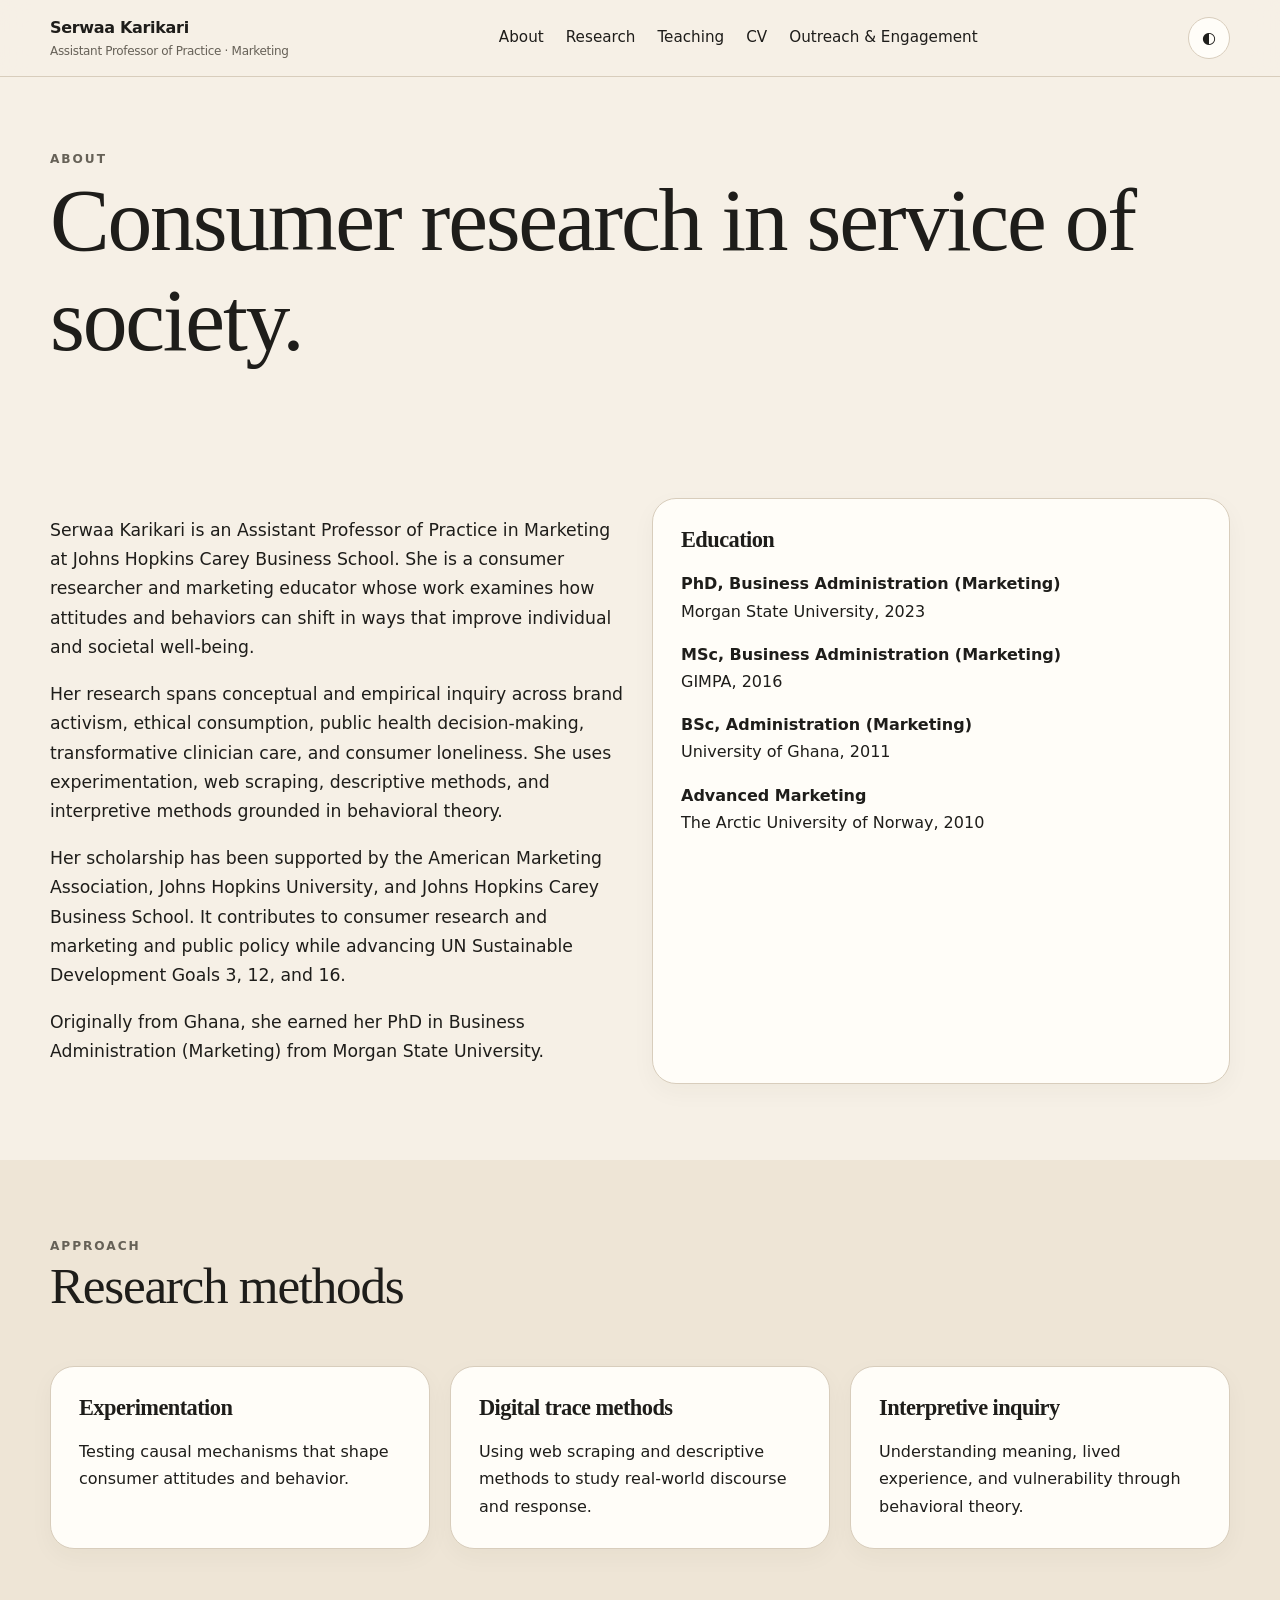
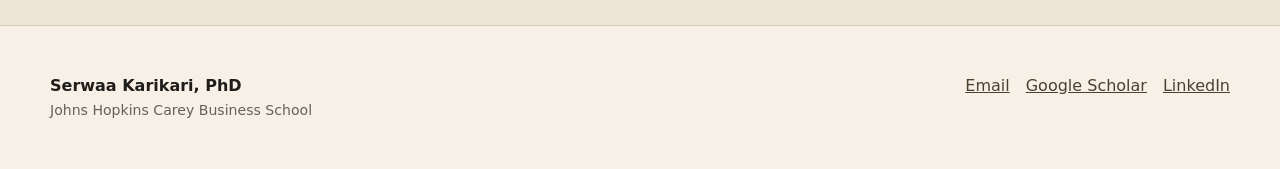
==== about.html @ 2c8d5670 "Add files via upload" ====
<!doctype html><html lang="en"><head><meta charset="utf-8"><meta name="viewport" content="width=device-width,initial-scale=1"><title>About | Serwaa Karikari</title><link rel="stylesheet" href="css/style.css"></head><body><a class="skip-link" href="#main">Skip to content</a><header class="site-header"><div class="container nav-wrap"><a class="brand" href="index.html">Serwaa Karikari<small>Assistant Professor of Practice · Marketing</small></a><button class="menu-toggle" data-menu-toggle aria-label="Open navigation">☰</button><nav class="nav" aria-label="Primary"><a href="about.html">About</a><a href="research.html">Research</a><a href="teaching.html">Teaching</a><a href="cv.html">CV</a><a href="outreach.html">Outreach &amp; Engagement</a></nav><button class="theme-toggle" data-theme-toggle aria-label="Switch color theme">◐</button></div></header><main id="main"><section class="page-hero"><div class="container"><div class="eyebrow">About</div><h1>Consumer research in service of society.</h1></div></section><section class="section"><div class="container grid-2"><div class="prose reveal"><p>Serwaa Karikari is an Assistant Professor of Practice in Marketing at Johns Hopkins Carey Business School. She is a consumer researcher and marketing educator whose work examines how attitudes and behaviors can shift in ways that improve individual and societal well-being.</p><p>Her research spans conceptual and empirical inquiry across brand activism, ethical consumption, public health decision-making, transformative clinician care, and consumer loneliness. She uses experimentation, web scraping, descriptive methods, and interpretive methods grounded in behavioral theory.</p><p>Her scholarship has been supported by the American Marketing Association, Johns Hopkins University, and Johns Hopkins Carey Business School. It contributes to consumer research and marketing and public policy while advancing UN Sustainable Development Goals 3, 12, and 16.</p><p>Originally from Ghana, she earned her PhD in Business Administration (Marketing) from Morgan State University.</p></div><aside class="card reveal"><h3>Education</h3><p><strong>PhD, Business Administration (Marketing)</strong><br>Morgan State University, 2023</p><p><strong>MSc, Business Administration (Marketing)</strong><br>GIMPA, 2016</p><p><strong>BSc, Administration (Marketing)</strong><br>University of Ghana, 2011</p><p><strong>Advanced Marketing</strong><br>The Arctic University of Norway, 2010</p></aside></div></section><section class="section alt"><div class="container"><div class="section-head"><div><div class="eyebrow">Approach</div><h2>Research methods</h2></div></div><div class="grid-3"><div class="card reveal"><h3>Experimentation</h3><p>Testing causal mechanisms that shape consumer attitudes and behavior.</p></div><div class="card reveal"><h3>Digital trace methods</h3><p>Using web scraping and descriptive methods to study real-world discourse and response.</p></div><div class="card reveal"><h3>Interpretive inquiry</h3><p>Understanding meaning, lived experience, and vulnerability through behavioral theory.</p></div></div></div></section></main><footer class="footer"><div class="container footer-grid"><div><strong>Serwaa Karikari, PhD</strong><div class="meta">Johns Hopkins Carey Business School</div></div><div class="footer-links"><a href="mailto:serwaa.karikari@jhu.edu">Email</a><a href="https://scholar.google.com/citations?user=FszX7wsAAAAJ&hl=en" target="_blank" rel="noopener">Google Scholar</a><a href="https://www.linkedin.com/in/serwaa-karikari-ph-d-89737316" target="_blank" rel="noopener">LinkedIn</a></div></div></footer><script src="js/main.js"></script></body></html>
---- css/style.css ----
:root{--bg:#f6f0e6;--surface:#fffdf8;--surface-2:#eee5d6;--text:#1e1d1a;--muted:#666157;--line:#d8cdbc;--link:#4f3f2f;--shadow:0 18px 50px rgba(50,43,34,.10);--radius:24px;--serif:Georgia,'Times New Roman',serif;--sans:Inter,ui-sans-serif,system-ui,-apple-system,BlinkMacSystemFont,'Segoe UI',sans-serif}
[data-theme='dark']{--bg:#171614;--surface:#211f1c;--surface-2:#2b2824;--text:#f5efe6;--muted:#bbb2a7;--line:#3b3731;--link:#e7d9c8;--shadow:0 18px 50px rgba(0,0,0,.25)}
*{box-sizing:border-box}html{scroll-behavior:smooth}body{margin:0;background:var(--bg);color:var(--text);font-family:var(--sans);line-height:1.7}img{max-width:100%;display:block}a{color:var(--link)}button,input,select{font:inherit}.container{width:min(1180px,calc(100% - 36px));margin:auto}.skip-link{position:absolute;left:-9999px}.skip-link:focus{left:16px;top:16px;background:var(--surface);padding:12px;z-index:999}
.site-header{position:sticky;top:0;z-index:50;background:color-mix(in srgb,var(--bg) 88%,transparent);backdrop-filter:blur(14px);border-bottom:1px solid var(--line)}.nav-wrap{display:flex;align-items:center;justify-content:space-between;min-height:76px;gap:24px}.brand{text-decoration:none;color:var(--text);font-weight:750;letter-spacing:-.02em}.brand small{display:block;font-weight:500;color:var(--muted);font-size:.75rem}.nav{display:flex;align-items:center;gap:22px}.nav a{text-decoration:none;color:var(--text);font-size:.95rem}.nav a[aria-current='page']{font-weight:750}.theme-toggle{border:1px solid var(--line);background:var(--surface);color:var(--text);width:42px;height:42px;border-radius:999px;cursor:pointer}.menu-toggle{display:none;border:0;background:transparent;color:var(--text);font-size:1.5rem}
.hero{padding:84px 0 66px}.hero-grid{display:grid;grid-template-columns:1.2fr .8fr;gap:64px;align-items:center}.eyebrow{text-transform:uppercase;letter-spacing:.16em;font-size:.76rem;font-weight:800;color:var(--muted)}h1,h2,h3{font-family:var(--serif);line-height:1.12;letter-spacing:-.025em;margin:0 0 18px}h1{font-size:clamp(3rem,7vw,6.4rem);font-weight:500}h2{font-size:clamp(2rem,4vw,3.4rem);font-weight:500}h3{font-size:1.4rem}.lede{font-size:clamp(1.1rem,2vw,1.35rem);color:var(--muted);max-width:760px}.hero-actions,.inline-actions{display:flex;gap:14px;flex-wrap:wrap;margin-top:28px}.btn{display:inline-flex;align-items:center;justify-content:center;padding:13px 20px;border-radius:999px;border:1px solid var(--text);text-decoration:none;font-weight:700}.btn.primary{background:var(--text);color:var(--bg)}.btn.secondary{background:transparent;color:var(--text)}.portrait{background:var(--surface);padding:14px;border-radius:36px;box-shadow:var(--shadow)}.portrait img{border-radius:26px;aspect-ratio:4/5;object-fit:cover;object-position:center top}
.section{padding:76px 0}.section.alt{background:var(--surface-2)}.section-head{display:flex;justify-content:space-between;align-items:end;gap:24px;margin-bottom:34px}.section-head p{max-width:650px;color:var(--muted)}.grid-3{display:grid;grid-template-columns:repeat(3,1fr);gap:20px}.grid-2{display:grid;grid-template-columns:repeat(2,1fr);gap:24px}.card{background:var(--surface);border:1px solid var(--line);border-radius:var(--radius);padding:28px;box-shadow:0 8px 24px rgba(50,43,34,.04)}.card p:last-child{margin-bottom:0}.meta{font-size:.88rem;color:var(--muted)}.tag-list{display:flex;flex-wrap:wrap;gap:8px;margin-top:18px}.tag{border:1px solid var(--line);border-radius:999px;padding:6px 10px;font-size:.8rem}.stats{display:grid;grid-template-columns:repeat(4,1fr);gap:14px}.stat{padding:24px;border-top:1px solid var(--line)}.stat strong{display:block;font:500 2.4rem var(--serif)}
.timeline{position:relative;margin-top:24px}.timeline:before{content:'';position:absolute;left:15px;top:0;bottom:0;width:1px;background:var(--line)}.timeline-item{position:relative;padding:0 0 28px 50px}.timeline-item:before{content:'';position:absolute;left:8px;top:8px;width:15px;height:15px;border-radius:50%;background:var(--text);border:4px solid var(--bg)}.timeline-item button{width:100%;text-align:left;border:0;background:transparent;color:var(--text);padding:0;cursor:pointer}.timeline-detail{display:none;color:var(--muted);padding-top:8px}.timeline-item.open .timeline-detail{display:block}
.filters{display:flex;gap:12px;flex-wrap:wrap;margin-bottom:20px}.filters input,.filters select{padding:12px 14px;border:1px solid var(--line);border-radius:12px;background:var(--surface);color:var(--text)}.filters input{min-width:280px;flex:1}.publication{padding:22px 0;border-bottom:1px solid var(--line)}.publication:last-child{border-bottom:0}.publication a{text-decoration-thickness:1px}.project-card{overflow:hidden;padding:0}.project-visual{min-height:180px;background:linear-gradient(135deg,var(--surface-2),var(--surface));display:flex;align-items:center;justify-content:center;font:500 4rem var(--serif)}.project-body{padding:26px}
.page-hero{padding:72px 0 34px}.prose{max-width:800px}.prose p{font-size:1.08rem}.course-list,.service-list{display:grid;gap:14px}.course{padding:20px 0;border-bottom:1px solid var(--line)}.gallery{display:grid;grid-template-columns:repeat(2,1fr);gap:20px}.gallery-placeholder{background:var(--surface);border:1px dashed var(--line);border-radius:var(--radius);min-height:260px;display:grid;place-items:center;text-align:center;padding:24px;color:var(--muted)}.cv-frame{width:100%;height:780px;border:1px solid var(--line);border-radius:18px;background:white}
.news-list{display:grid;gap:14px}.news-item{display:grid;grid-template-columns:110px 1fr;gap:20px;padding:18px 0;border-bottom:1px solid var(--line)}.footer{padding:46px 0;border-top:1px solid var(--line)}.footer-grid{display:flex;justify-content:space-between;gap:24px;align-items:flex-start}.footer-links{display:flex;gap:16px;flex-wrap:wrap}.reveal{opacity:0;transform:translateY(20px);transition:.65s ease}.reveal.visible{opacity:1;transform:none}
@media(max-width:900px){.hero-grid,.grid-3,.grid-2,.stats,.gallery{grid-template-columns:1fr 1fr}.hero-grid{gap:32px}.nav{display:none;position:absolute;left:18px;right:18px;top:70px;background:var(--surface);padding:18px;border:1px solid var(--line);border-radius:18px;box-shadow:var(--shadow);flex-direction:column;align-items:flex-start}.nav.open{display:flex}.menu-toggle{display:block}.theme-toggle{margin-left:auto}.portrait{max-width:520px}.hero-grid{grid-template-columns:1fr}.hero-copy{order:2}.portrait{order:1}.cv-frame{height:620px}}
@media(max-width:620px){.grid-3,.grid-2,.stats,.gallery{grid-template-columns:1fr}.hero{padding-top:42px}h1{font-size:3.3rem}.section{padding:54px 0}.section-head,.footer-grid{display:block}.news-item{grid-template-columns:1fr}.cv-frame{height:520px}}
@media(prefers-reduced-motion:reduce){*{scroll-behavior:auto!important;animation:none!important;transition:none!important}.reveal{opacity:1;transform:none}}
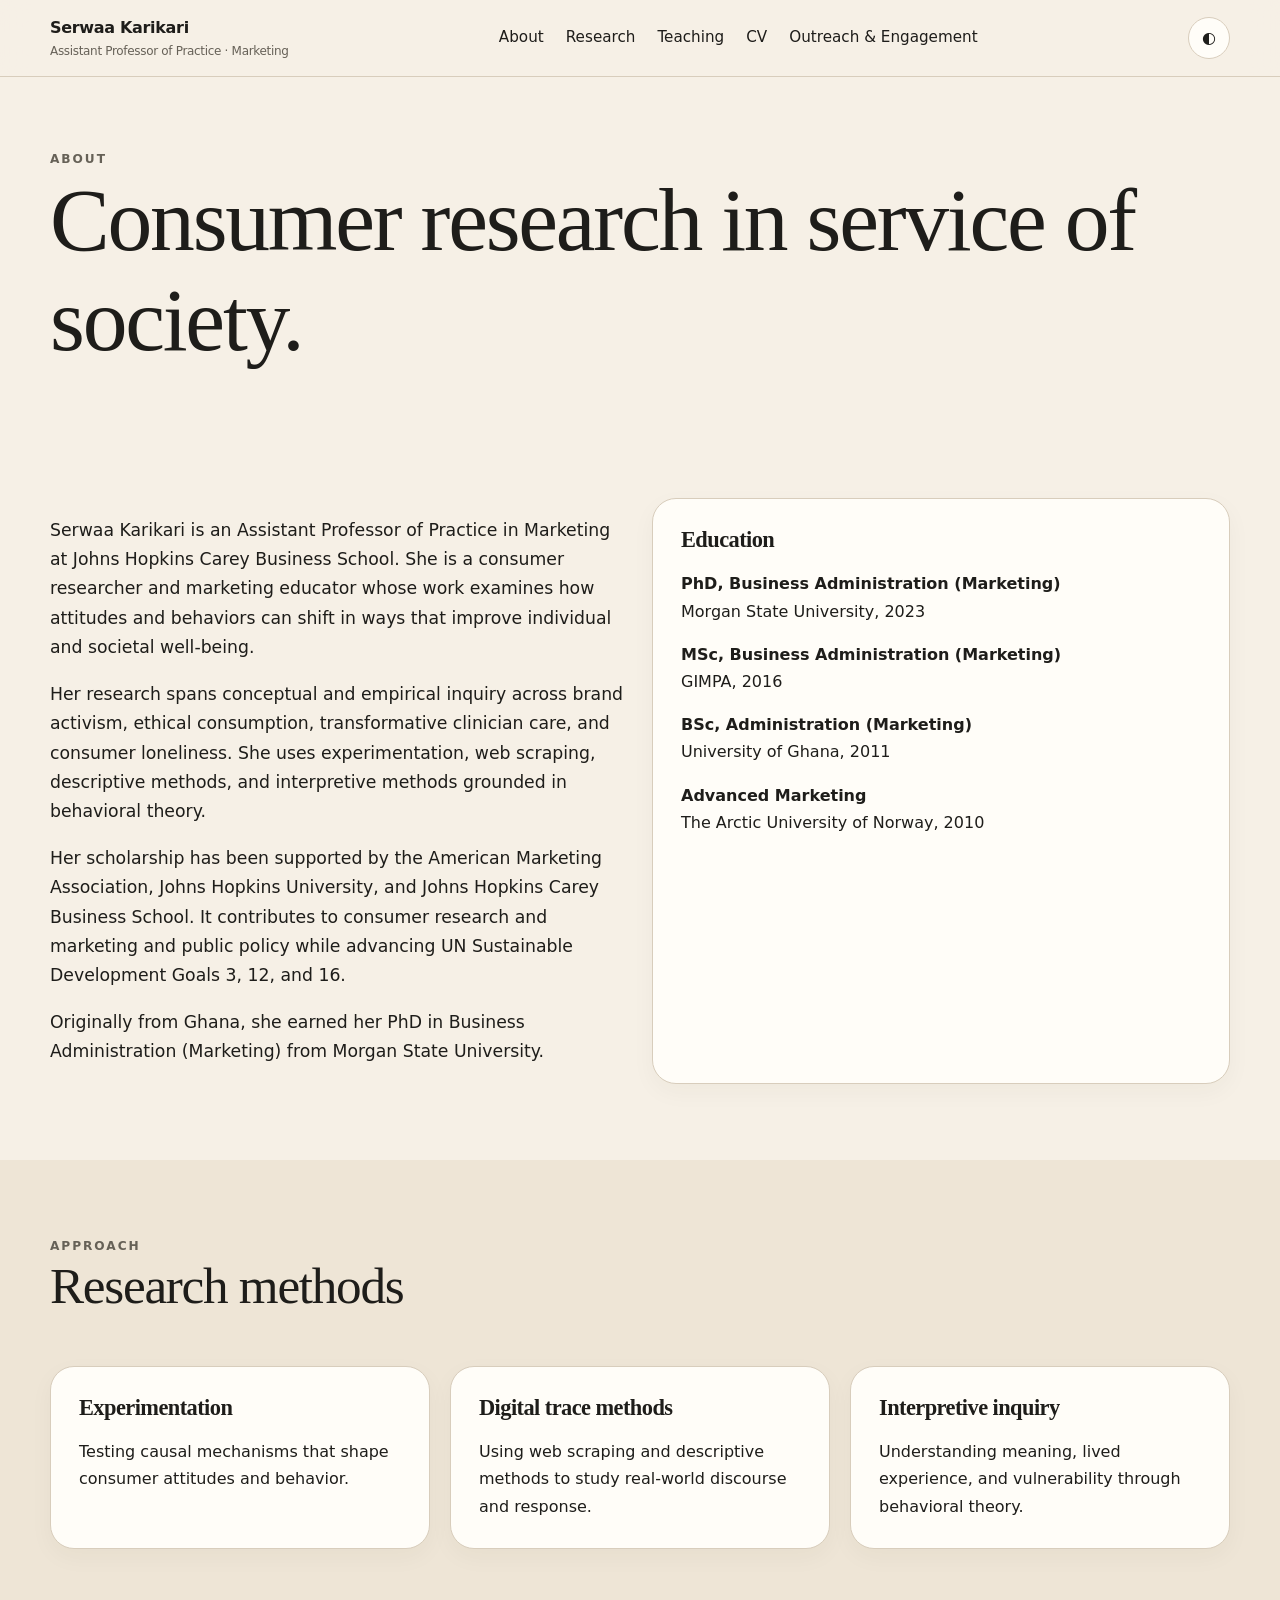
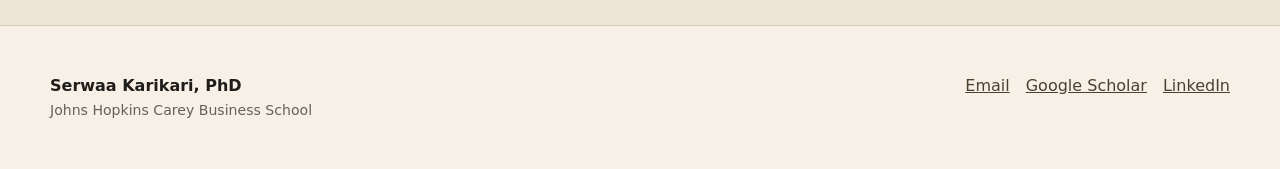
==== commit df49dc67: "Update about.html" ====
--- a/about.html
+++ b/about.html
@@ -1 +1 @@
-<!doctype html><html lang="en"><head><meta charset="utf-8"><meta name="viewport" content="width=device-width,initial-scale=1"><title>About | Serwaa Karikari</title><link rel="stylesheet" href="css/style.css"></head><body><a class="skip-link" href="#main">Skip to content</a><header class="site-header"><div class="container nav-wrap"><a class="brand" href="index.html">Serwaa Karikari<small>Assistant Professor of Practice · Marketing</small></a><button class="menu-toggle" data-menu-toggle aria-label="Open navigation">☰</button><nav class="nav" aria-label="Primary"><a href="about.html">About</a><a href="research.html">Research</a><a href="teaching.html">Teaching</a><a href="cv.html">CV</a><a href="outreach.html">Outreach &amp; Engagement</a></nav><button class="theme-toggle" data-theme-toggle aria-label="Switch color theme">◐</button></div></header><main id="main"><section class="page-hero"><div class="container"><div class="eyebrow">About</div><h1>Consumer research in service of society.</h1></div></section><section class="section"><div class="container grid-2"><div class="prose reveal"><p>Serwaa Karikari is an Assistant Professor of Practice in Marketing at Johns Hopkins Carey Business School. She is a consumer researcher and marketing educator whose work examines how attitudes and behaviors can shift in ways that improve individual and societal well-being.</p><p>Her research spans conceptual and empirical inquiry across brand activism, ethical consumption, public health decision-making, transformative clinician care, and consumer loneliness. She uses experimentation, web scraping, descriptive methods, and interpretive methods grounded in behavioral theory.</p><p>Her scholarship has been supported by the American Marketing Association, Johns Hopkins University, and Johns Hopkins Carey Business School. It contributes to consumer research and marketing and public policy while advancing UN Sustainable Development Goals 3, 12, and 16.</p><p>Originally from Ghana, she earned her PhD in Business Administration (Marketing) from Morgan State University.</p></div><aside class="card reveal"><h3>Education</h3><p><strong>PhD, Business Administration (Marketing)</strong><br>Morgan State University, 2023</p><p><strong>MSc, Business Administration (Marketing)</strong><br>GIMPA, 2016</p><p><strong>BSc, Administration (Marketing)</strong><br>University of Ghana, 2011</p><p><strong>Advanced Marketing</strong><br>The Arctic University of Norway, 2010</p></aside></div></section><section class="section alt"><div class="container"><div class="section-head"><div><div class="eyebrow">Approach</div><h2>Research methods</h2></div></div><div class="grid-3"><div class="card reveal"><h3>Experimentation</h3><p>Testing causal mechanisms that shape consumer attitudes and behavior.</p></div><div class="card reveal"><h3>Digital trace methods</h3><p>Using web scraping and descriptive methods to study real-world discourse and response.</p></div><div class="card reveal"><h3>Interpretive inquiry</h3><p>Understanding meaning, lived experience, and vulnerability through behavioral theory.</p></div></div></div></section></main><footer class="footer"><div class="container footer-grid"><div><strong>Serwaa Karikari, PhD</strong><div class="meta">Johns Hopkins Carey Business School</div></div><div class="footer-links"><a href="mailto:serwaa.karikari@jhu.edu">Email</a><a href="https://scholar.google.com/citations?user=FszX7wsAAAAJ&hl=en" target="_blank" rel="noopener">Google Scholar</a><a href="https://www.linkedin.com/in/serwaa-karikari-ph-d-89737316" target="_blank" rel="noopener">LinkedIn</a></div></div></footer><script src="js/main.js"></script></body></html>
+<!doctype html><html lang="en"><head><meta charset="utf-8"><meta name="viewport" content="width=device-width,initial-scale=1"><title>About | Serwaa Karikari</title><link rel="stylesheet" href="css/style.css"></head><body><a class="skip-link" href="#main">Skip to content</a><header class="site-header"><div class="container nav-wrap"><a class="brand" href="index.html">Serwaa Karikari<small>Assistant Professor of Practice · Marketing</small></a><button class="menu-toggle" data-menu-toggle aria-label="Open navigation">☰</button><nav class="nav" aria-label="Primary"><a href="about.html">About</a><a href="research.html">Research</a><a href="teaching.html">Teaching</a><a href="cv.html">CV</a><a href="outreach.html">Outreach &amp; Engagement</a></nav><button class="theme-toggle" data-theme-toggle aria-label="Switch color theme">◐</button></div></header><main id="main"><section class="page-hero"><div class="container"><div class="eyebrow">About</div><h1>Consumer research in service of society.</h1></div></section><section class="section"><div class="container grid-2"><div class="prose reveal"><p>Serwaa Karikari is an Assistant Professor of Practice in Marketing at Johns Hopkins Carey Business School. She is a consumer researcher and marketing educator whose work examines how attitudes and behaviors can shift in ways that improve individual and societal well-being.</p><p>Her research spans conceptual and empirical inquiry across brand activism, ethical consumption, transformative clinician care, and consumer loneliness. She uses experimentation, web scraping, descriptive methods, and interpretive methods grounded in behavioral theory.</p><p>Her scholarship has been supported by the American Marketing Association, Johns Hopkins University, and Johns Hopkins Carey Business School. It contributes to consumer research and marketing and public policy while advancing UN Sustainable Development Goals 3, 12, and 16.</p><p>Originally from Ghana, she earned her PhD in Business Administration (Marketing) from Morgan State University.</p></div><aside class="card reveal"><h3>Education</h3><p><strong>PhD, Business Administration (Marketing)</strong><br>Morgan State University, 2023</p><p><strong>MSc, Business Administration (Marketing)</strong><br>GIMPA, 2016</p><p><strong>BSc, Administration (Marketing)</strong><br>University of Ghana, 2011</p><p><strong>Advanced Marketing</strong><br>The Arctic University of Norway, 2010</p></aside></div></section><section class="section alt"><div class="container"><div class="section-head"><div><div class="eyebrow">Approach</div><h2>Research methods</h2></div></div><div class="grid-3"><div class="card reveal"><h3>Experimentation</h3><p>Testing causal mechanisms that shape consumer attitudes and behavior.</p></div><div class="card reveal"><h3>Digital trace methods</h3><p>Using web scraping and descriptive methods to study real-world discourse and response.</p></div><div class="card reveal"><h3>Interpretive inquiry</h3><p>Understanding meaning, lived experience, and vulnerability through behavioral theory.</p></div></div></div></section></main><footer class="footer"><div class="container footer-grid"><div><strong>Serwaa Karikari, PhD</strong><div class="meta">Johns Hopkins Carey Business School</div></div><div class="footer-links"><a href="mailto:serwaa.karikari@jhu.edu">Email</a><a href="https://scholar.google.com/citations?user=FszX7wsAAAAJ&hl=en" target="_blank" rel="noopener">Google Scholar</a><a href="https://www.linkedin.com/in/serwaa-karikari-ph-d-89737316" target="_blank" rel="noopener">LinkedIn</a></div></div></footer><script src="js/main.js"></script></body></html>
--- a/css/style.css
+++ b/css/style.css
@@ -11,3 +11,52 @@
 @media(max-width:900px){.hero-grid,.grid-3,.grid-2,.stats,.gallery{grid-template-columns:1fr 1fr}.hero-grid{gap:32px}.nav{display:none;position:absolute;left:18px;right:18px;top:70px;background:var(--surface);padding:18px;border:1px solid var(--line);border-radius:18px;box-shadow:var(--shadow);flex-direction:column;align-items:flex-start}.nav.open{display:flex}.menu-toggle{display:block}.theme-toggle{margin-left:auto}.portrait{max-width:520px}.hero-grid{grid-template-columns:1fr}.hero-copy{order:2}.portrait{order:1}.cv-frame{height:620px}}
 @media(max-width:620px){.grid-3,.grid-2,.stats,.gallery{grid-template-columns:1fr}.hero{padding-top:42px}h1{font-size:3.3rem}.section{padding:54px 0}.section-head,.footer-grid{display:block}.news-item{grid-template-columns:1fr}.cv-frame{height:520px}}
 @media(prefers-reduced-motion:reduce){*{scroll-behavior:auto!important;animation:none!important;transition:none!important}.reveal{opacity:1;transform:none}}
+/* Teaching page guest speaker photo cards */
+
+.teaching-photo {
+  margin: 0;
+  overflow: hidden;
+  background: var(--surface, #ffffff);
+  border: 1px solid rgba(20, 20, 20, 0.1);
+  border-radius: 18px;
+  box-shadow: 0 14px 35px rgba(20, 20, 20, 0.08);
+  transition:
+    transform 0.3s ease,
+    box-shadow 0.3s ease;
+}
+
+.teaching-photo:hover {
+  transform: translateY(-4px);
+  box-shadow: 0 20px 45px rgba(20, 20, 20, 0.13);
+}
+
+.teaching-photo img {
+  display: block;
+  width: 100%;
+  height: 360px;
+  object-fit: cover;
+  object-position: center;
+  transition: transform 0.45s ease;
+}
+
+.teaching-photo:hover img {
+  transform: scale(1.03);
+}
+
+.teaching-photo figcaption {
+  padding: 1.3rem 1.4rem 1.5rem;
+}
+
+.teaching-photo figcaption h3 {
+  margin: 0 0 0.45rem;
+}
+
+.teaching-photo figcaption p {
+  margin: 0;
+}
+
+@media (max-width: 700px) {
+  .teaching-photo img {
+    height: 260px;
+  }
+}
